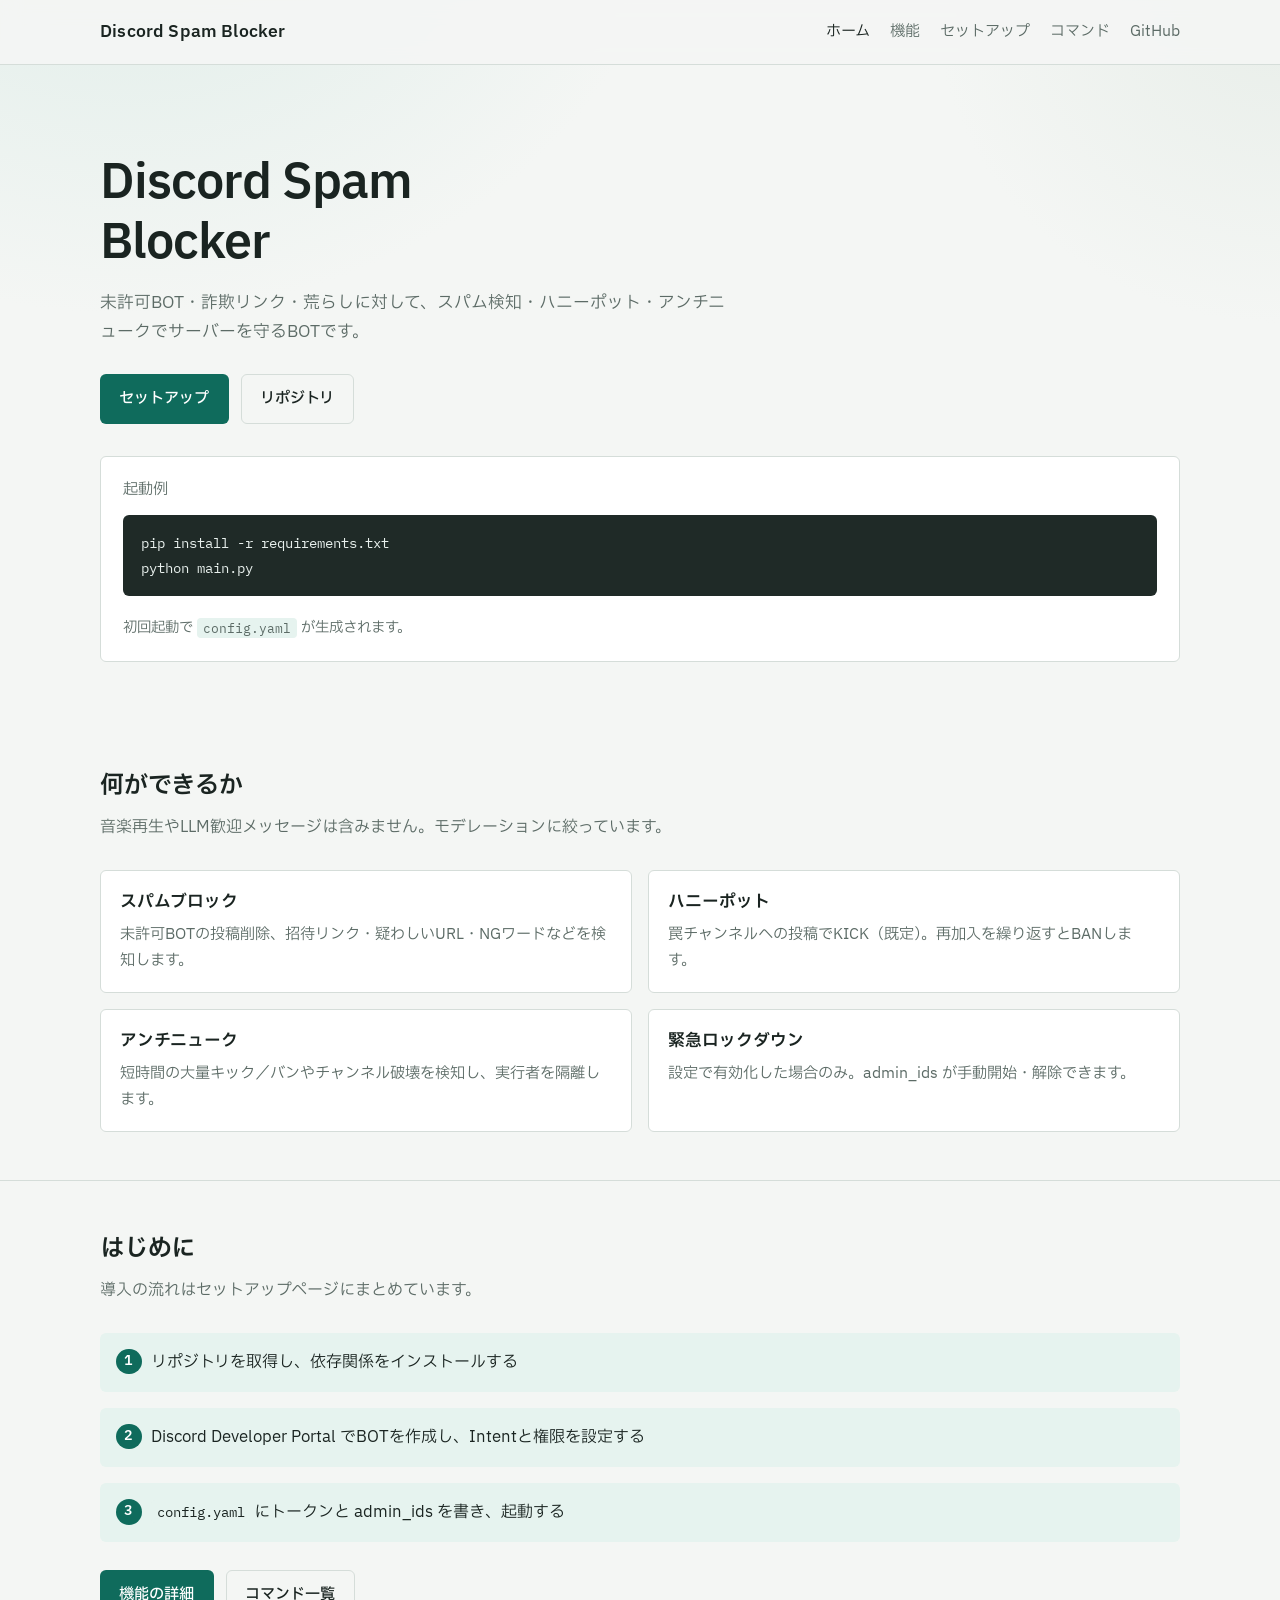
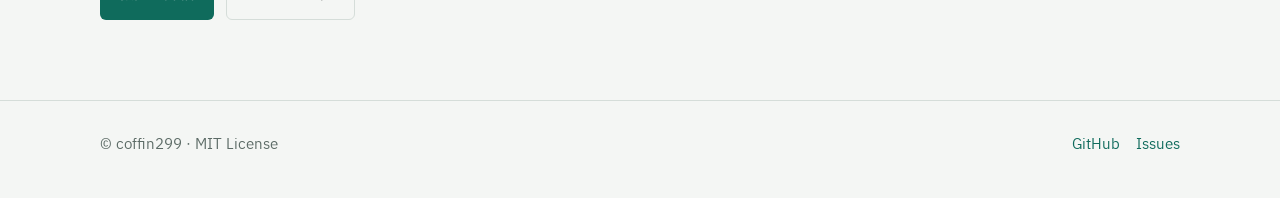
==== docs/index.html @ 9c63b981 "Update configuration and main bot logic for Discord Spam/Nuke Blocker; added comprehensive spam filt" ====
<!DOCTYPE html>
<html lang="ja">
<head>
    <meta charset="UTF-8">
    <meta name="viewport" content="width=device-width, initial-scale=1.0">
    <title>Discord Spam Blocker</title>
    <meta name="description" content="Discord向けスパム・ハニーポット・アンチニューク対策BOT。YAML設定で導入できます。">
    <meta name="robots" content="index, follow">
    <link rel="canonical" href="https://coffin299.github.io/discord-bot-spam-blocker/">
    <meta property="og:type" content="website">
    <meta property="og:url" content="https://coffin299.github.io/discord-bot-spam-blocker/">
    <meta property="og:title" content="Discord Spam Blocker">
    <meta property="og:description" content="スパム・ハニーポット・アンチニュークに特化したDiscord BOT">
    <meta property="og:locale" content="ja_JP">
    <link rel="preconnect" href="https://fonts.googleapis.com">
    <link rel="preconnect" href="https://fonts.gstatic.com" crossorigin>
    <link href="https://fonts.googleapis.com/css2?family=IBM+Plex+Sans+JP:wght@400;500;600&family=IBM+Plex+Mono:wght@400;500&display=swap" rel="stylesheet">
    <link rel="stylesheet" href="styles.css">
</head>
<body>
    <header class="site-header">
        <div class="container nav">
            <a class="brand" href="index.html">Discord Spam Blocker</a>
            <ul class="nav-links">
                <li><a class="active" href="index.html">ホーム</a></li>
                <li><a href="features.html">機能</a></li>
                <li><a href="setup.html">セットアップ</a></li>
                <li><a href="commands.html">コマンド</a></li>
                <li><a href="https://github.com/coffin299/discord-bot-spam-blocker" target="_blank" rel="noopener">GitHub</a></li>
            </ul>
        </div>
    </header>

    <main>
        <section class="hero">
            <div class="container hero-inner">
                <div>
                    <h1>Discord Spam Blocker</h1>
                    <p class="lead">未許可BOT・詐欺リンク・荒らしに対して、スパム検知・ハニーポット・アンチニュークでサーバーを守るBOTです。</p>
                    <div class="cta-row">
                        <a class="btn btn-primary" href="setup.html">セットアップ</a>
                        <a class="btn btn-ghost" href="https://github.com/coffin299/discord-bot-spam-blocker" target="_blank" rel="noopener">リポジトリ</a>
                    </div>
                </div>
                <div class="panel">
                    <p style="color: var(--muted); font-size: 0.95rem; margin-bottom: 0.75rem;">起動例</p>
                    <pre>pip install -r requirements.txt
python main.py</pre>
                    <p style="color: var(--muted); font-size: 0.9rem;">初回起動で <code class="inline">config.yaml</code> が生成されます。</p>
                </div>
            </div>
        </section>

        <section class="section">
            <div class="container">
                <h2>何ができるか</h2>
                <p class="sub">音楽再生やLLM歓迎メッセージは含みません。モデレーションに絞っています。</p>
                <ul class="feature-list">
                    <li>
                        <h3>スパムブロック</h3>
                        <p>未許可BOTの投稿削除、招待リンク・疑わしいURL・NGワードなどを検知します。</p>
                    </li>
                    <li>
                        <h3>ハニーポット</h3>
                        <p>罠チャンネルへの投稿でKICK（既定）。再加入を繰り返すとBANします。</p>
                    </li>
                    <li>
                        <h3>アンチニューク</h3>
                        <p>短時間の大量キック／バンやチャンネル破壊を検知し、実行者を隔離します。</p>
                    </li>
                    <li>
                        <h3>緊急ロックダウン</h3>
                        <p>設定で有効化した場合のみ。admin_ids が手動開始・解除できます。</p>
                    </li>
                </ul>
            </div>
        </section>

        <section class="section">
            <div class="container">
                <h2>はじめに</h2>
                <p class="sub">導入の流れはセットアップページにまとめています。</p>
                <ol class="steps">
                    <li>リポジトリを取得し、依存関係をインストールする</li>
                    <li>Discord Developer Portal でBOTを作成し、Intentと権限を設定する</li>
                    <li><code class="inline">config.yaml</code> にトークンと admin_ids を書き、起動する</li>
                </ol>
                <div class="cta-row">
                    <a class="btn btn-primary" href="features.html">機能の詳細</a>
                    <a class="btn btn-ghost" href="commands.html">コマンド一覧</a>
                </div>
            </div>
        </section>
    </main>

    <footer class="site-footer">
        <div class="container footer-row">
            <p>© coffin299 · MIT License</p>
            <ul class="footer-links">
                <li><a href="https://github.com/coffin299/discord-bot-spam-blocker">GitHub</a></li>
                <li><a href="https://github.com/coffin299/discord-bot-spam-blocker/issues">Issues</a></li>
            </ul>
        </div>
    </footer>
    <script src="script.js"></script>
</body>
</html>
---- docs/styles.css ----
:root {
    --bg: #f4f6f4;
    --bg-elevated: #ffffff;
    --ink: #1a2421;
    --muted: #5c6b66;
    --line: #d5ddd9;
    --accent: #0f6b5c;
    --accent-soft: #e6f3ef;
    --danger: #b42318;
    --radius: 6px;
    --max: 1080px;
    --font: "IBM Plex Sans JP", "Segoe UI", sans-serif;
    --mono: "IBM Plex Mono", "Consolas", monospace;
}

*,
*::before,
*::after {
    box-sizing: border-box;
    margin: 0;
    padding: 0;
}

html {
    scroll-behavior: smooth;
}

body {
    font-family: var(--font);
    color: var(--ink);
    background:
        radial-gradient(ellipse 80% 50% at 10% -10%, #dcece7 0%, transparent 55%),
        radial-gradient(ellipse 60% 40% at 100% 0%, #e8eee9 0%, transparent 45%),
        var(--bg);
    line-height: 1.7;
    min-height: 100vh;
}

a {
    color: var(--accent);
    text-decoration: none;
}

a:hover {
    text-decoration: underline;
}

img {
    max-width: 100%;
}

.container {
    width: min(100% - 2rem, var(--max));
    margin-inline: auto;
}

.site-header {
    position: sticky;
    top: 0;
    z-index: 20;
    backdrop-filter: blur(10px);
    background: rgba(244, 246, 244, 0.9);
    border-bottom: 1px solid var(--line);
}

.nav {
    display: flex;
    align-items: center;
    justify-content: space-between;
    gap: 1rem;
    min-height: 4rem;
}

.brand {
    font-weight: 600;
    font-size: 1.05rem;
    color: var(--ink);
    letter-spacing: 0.01em;
}

.brand:hover {
    text-decoration: none;
    color: var(--accent);
}

.nav-links {
    display: flex;
    flex-wrap: wrap;
    gap: 1rem 1.25rem;
    list-style: none;
}

.nav-links a {
    color: var(--muted);
    font-size: 0.95rem;
}

.nav-links a:hover,
.nav-links a.active {
    color: var(--ink);
    text-decoration: none;
}

.hero {
    padding: 5.5rem 0 3.5rem;
}

.hero-inner {
    display: grid;
    gap: 2rem;
}

.hero h1 {
    font-size: clamp(2rem, 4vw, 3rem);
    font-weight: 600;
    letter-spacing: -0.02em;
    line-height: 1.25;
    max-width: 14ch;
}

.hero .lead {
    color: var(--muted);
    font-size: 1.05rem;
    max-width: 40rem;
    margin-top: 1rem;
}

.cta-row {
    display: flex;
    flex-wrap: wrap;
    gap: 0.75rem;
    margin-top: 1.75rem;
}

.btn {
    display: inline-flex;
    align-items: center;
    justify-content: center;
    padding: 0.7rem 1.15rem;
    border-radius: var(--radius);
    border: 1px solid transparent;
    font-family: inherit;
    font-size: 0.95rem;
    font-weight: 500;
    cursor: pointer;
    text-decoration: none;
}

.btn:hover {
    text-decoration: none;
}

.btn-primary {
    background: var(--accent);
    color: #fff;
}

.btn-primary:hover {
    background: #0c574b;
    color: #fff;
}

.btn-ghost {
    background: transparent;
    border-color: var(--line);
    color: var(--ink);
}

.btn-ghost:hover {
    border-color: var(--accent);
    color: var(--accent);
}

.panel {
    background: var(--bg-elevated);
    border: 1px solid var(--line);
    border-radius: var(--radius);
    padding: 1.25rem 1.4rem;
}

.section {
    padding: 3rem 0;
}

.section + .section {
    border-top: 1px solid var(--line);
}

.section h2 {
    font-size: 1.5rem;
    font-weight: 600;
    letter-spacing: -0.01em;
    margin-bottom: 0.5rem;
}

.section .sub {
    color: var(--muted);
    margin-bottom: 1.75rem;
    max-width: 40rem;
}

.feature-list {
    display: grid;
    gap: 1rem;
    list-style: none;
}

@media (min-width: 720px) {
    .feature-list {
        grid-template-columns: 1fr 1fr;
    }
}

.feature-list li {
    background: var(--bg-elevated);
    border: 1px solid var(--line);
    border-radius: var(--radius);
    padding: 1.1rem 1.2rem;
}

.feature-list h3 {
    font-size: 1.05rem;
    font-weight: 600;
    margin-bottom: 0.35rem;
}

.feature-list p {
    color: var(--muted);
    font-size: 0.95rem;
}

.steps {
    display: grid;
    gap: 1rem;
    counter-reset: step;
    list-style: none;
}

.steps li {
    position: relative;
    padding: 1rem 1rem 1rem 3.2rem;
    background: var(--accent-soft);
    border-radius: var(--radius);
}

.steps li::before {
    counter-increment: step;
    content: counter(step);
    position: absolute;
    left: 1rem;
    top: 1rem;
    width: 1.6rem;
    height: 1.6rem;
    border-radius: 999px;
    background: var(--accent);
    color: #fff;
    font-size: 0.85rem;
    display: grid;
    place-items: center;
    font-weight: 600;
}

pre,
code {
    font-family: var(--mono);
}

pre {
    background: #1f2a27;
    color: #e8f0ed;
    padding: 1rem 1.1rem;
    border-radius: var(--radius);
    overflow-x: auto;
    font-size: 0.9rem;
    margin: 0.75rem 0 1.25rem;
}

code.inline {
    background: var(--accent-soft);
    padding: 0.1rem 0.35rem;
    border-radius: 4px;
    font-size: 0.9em;
}

.cmd-block {
    margin-bottom: 1.5rem;
}

.cmd-block h3 {
    font-size: 1.05rem;
    margin-bottom: 0.5rem;
}

.cmd-block ul {
    margin-left: 1.2rem;
    color: var(--muted);
}

.page-hero {
    padding: 3.5rem 0 1.5rem;
}

.page-hero h1 {
    font-size: clamp(1.75rem, 3vw, 2.4rem);
    font-weight: 600;
}

.page-hero p {
    color: var(--muted);
    margin-top: 0.5rem;
    max-width: 40rem;
}

.site-footer {
    border-top: 1px solid var(--line);
    padding: 2rem 0 2.5rem;
    margin-top: 2rem;
    color: var(--muted);
    font-size: 0.9rem;
}

.footer-row {
    display: flex;
    flex-wrap: wrap;
    gap: 1rem;
    justify-content: space-between;
}

.footer-links {
    display: flex;
    flex-wrap: wrap;
    gap: 1rem;
    list-style: none;
}

.note {
    border-left: 3px solid var(--accent);
    padding: 0.75rem 1rem;
    background: var(--accent-soft);
    border-radius: 0 var(--radius) var(--radius) 0;
    margin: 1rem 0;
    color: var(--muted);
}

@media (max-width: 640px) {
    .nav-links {
        gap: 0.75rem;
        font-size: 0.9rem;
    }

    .hero {
        padding-top: 3.5rem;
    }
}
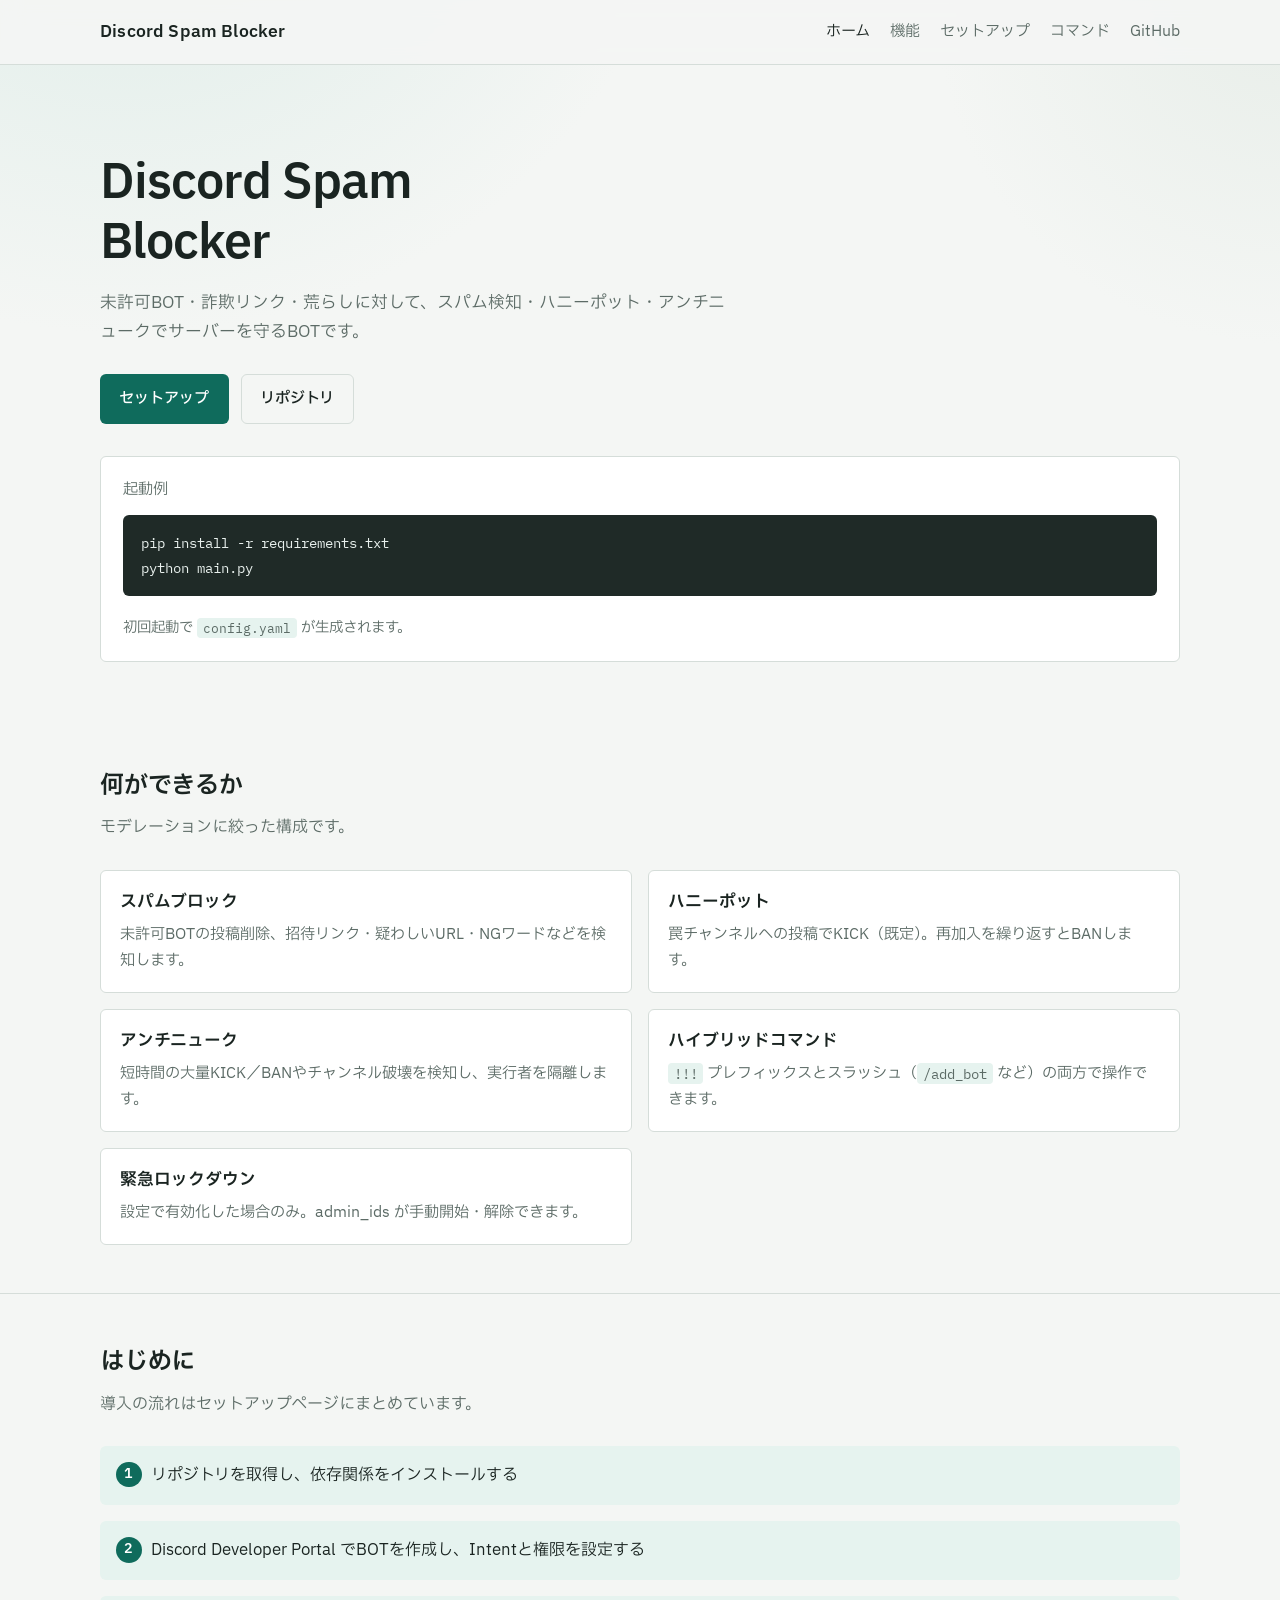
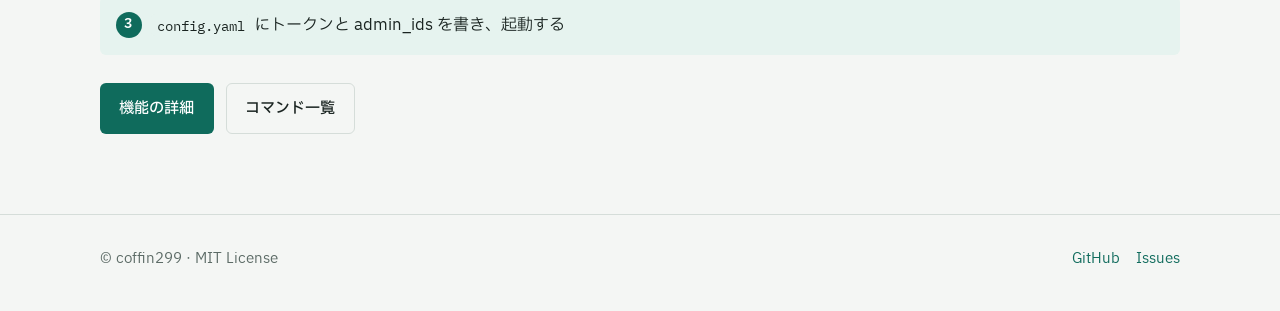
==== commit f900516c: "Enhance logging and error handling in bot commands; introduce mod log channel configuration and impr" ====
--- a/docs/index.html
+++ b/docs/index.html
@@ -54,7 +54,7 @@
         <section class="section">
             <div class="container">
                 <h2>何ができるか</h2>
-                <p class="sub">音楽再生やLLM歓迎メッセージは含みません。モデレーションに絞っています。</p>
+                <p class="sub">モデレーションに絞った構成です。</p>
                 <ul class="feature-list">
                     <li>
                         <h3>スパムブロック</h3>
@@ -66,7 +66,11 @@
                     </li>
                     <li>
                         <h3>アンチニューク</h3>
-                        <p>短時間の大量キック／バンやチャンネル破壊を検知し、実行者を隔離します。</p>
+                        <p>短時間の大量KICK／BANやチャンネル破壊を検知し、実行者を隔離します。</p>
+                    </li>
+                    <li>
+                        <h3>ハイブリッドコマンド</h3>
+                        <p><code class="inline">!!!</code> プレフィックスとスラッシュ（<code class="inline">/add_bot</code> など）の両方で操作できます。</p>
                     </li>
                     <li>
                         <h3>緊急ロックダウン</h3>
--- a/docs/styles.css
+++ b/docs/styles.css
@@ -1,16 +1,45 @@
 :root {
+    color-scheme: light dark;
+
     --bg: #f4f6f4;
     --bg-elevated: #ffffff;
     --ink: #1a2421;
     --muted: #5c6b66;
     --line: #d5ddd9;
     --accent: #0f6b5c;
+    --accent-hover: #0c574b;
     --accent-soft: #e6f3ef;
     --danger: #b42318;
+    --header-bg: rgba(244, 246, 244, 0.9);
+    --glow-1: #dcece7;
+    --glow-2: #e8eee9;
+    --code-bg: #1f2a27;
+    --code-ink: #e8f0ed;
+    --on-accent: #ffffff;
     --radius: 6px;
     --max: 1080px;
     --font: "IBM Plex Sans JP", "Segoe UI", sans-serif;
     --mono: "IBM Plex Mono", "Consolas", monospace;
+}
+
+@media (prefers-color-scheme: dark) {
+    :root {
+        --bg: #121816;
+        --bg-elevated: #1a221f;
+        --ink: #e8f0ed;
+        --muted: #9aada6;
+        --line: #2e3a36;
+        --accent: #3cb89e;
+        --accent-hover: #58c9b0;
+        --accent-soft: #1e332d;
+        --danger: #f97066;
+        --header-bg: rgba(18, 24, 22, 0.9);
+        --glow-1: #1a2e28;
+        --glow-2: #18241f;
+        --code-bg: #0d1210;
+        --code-ink: #d7e6e0;
+        --on-accent: #0b1411;
+    }
 }
 
 *,
@@ -29,8 +58,8 @@
     font-family: var(--font);
     color: var(--ink);
     background:
-        radial-gradient(ellipse 80% 50% at 10% -10%, #dcece7 0%, transparent 55%),
-        radial-gradient(ellipse 60% 40% at 100% 0%, #e8eee9 0%, transparent 45%),
+        radial-gradient(ellipse 80% 50% at 10% -10%, var(--glow-1) 0%, transparent 55%),
+        radial-gradient(ellipse 60% 40% at 100% 0%, var(--glow-2) 0%, transparent 45%),
         var(--bg);
     line-height: 1.7;
     min-height: 100vh;
@@ -59,7 +88,7 @@
     top: 0;
     z-index: 20;
     backdrop-filter: blur(10px);
-    background: rgba(244, 246, 244, 0.9);
+    background: var(--header-bg);
     border-bottom: 1px solid var(--line);
 }
 
@@ -152,12 +181,12 @@
 
 .btn-primary {
     background: var(--accent);
-    color: #fff;
+    color: var(--on-accent);
 }
 
 .btn-primary:hover {
-    background: #0c574b;
-    color: #fff;
+    background: var(--accent-hover);
+    color: var(--on-accent);
 }
 
 .btn-ghost {
@@ -253,7 +282,7 @@
     height: 1.6rem;
     border-radius: 999px;
     background: var(--accent);
-    color: #fff;
+    color: var(--on-accent);
     font-size: 0.85rem;
     display: grid;
     place-items: center;
@@ -266,8 +295,8 @@
 }
 
 pre {
-    background: #1f2a27;
-    color: #e8f0ed;
+    background: var(--code-bg);
+    color: var(--code-ink);
     padding: 1rem 1.1rem;
     border-radius: var(--radius);
     overflow-x: auto;
